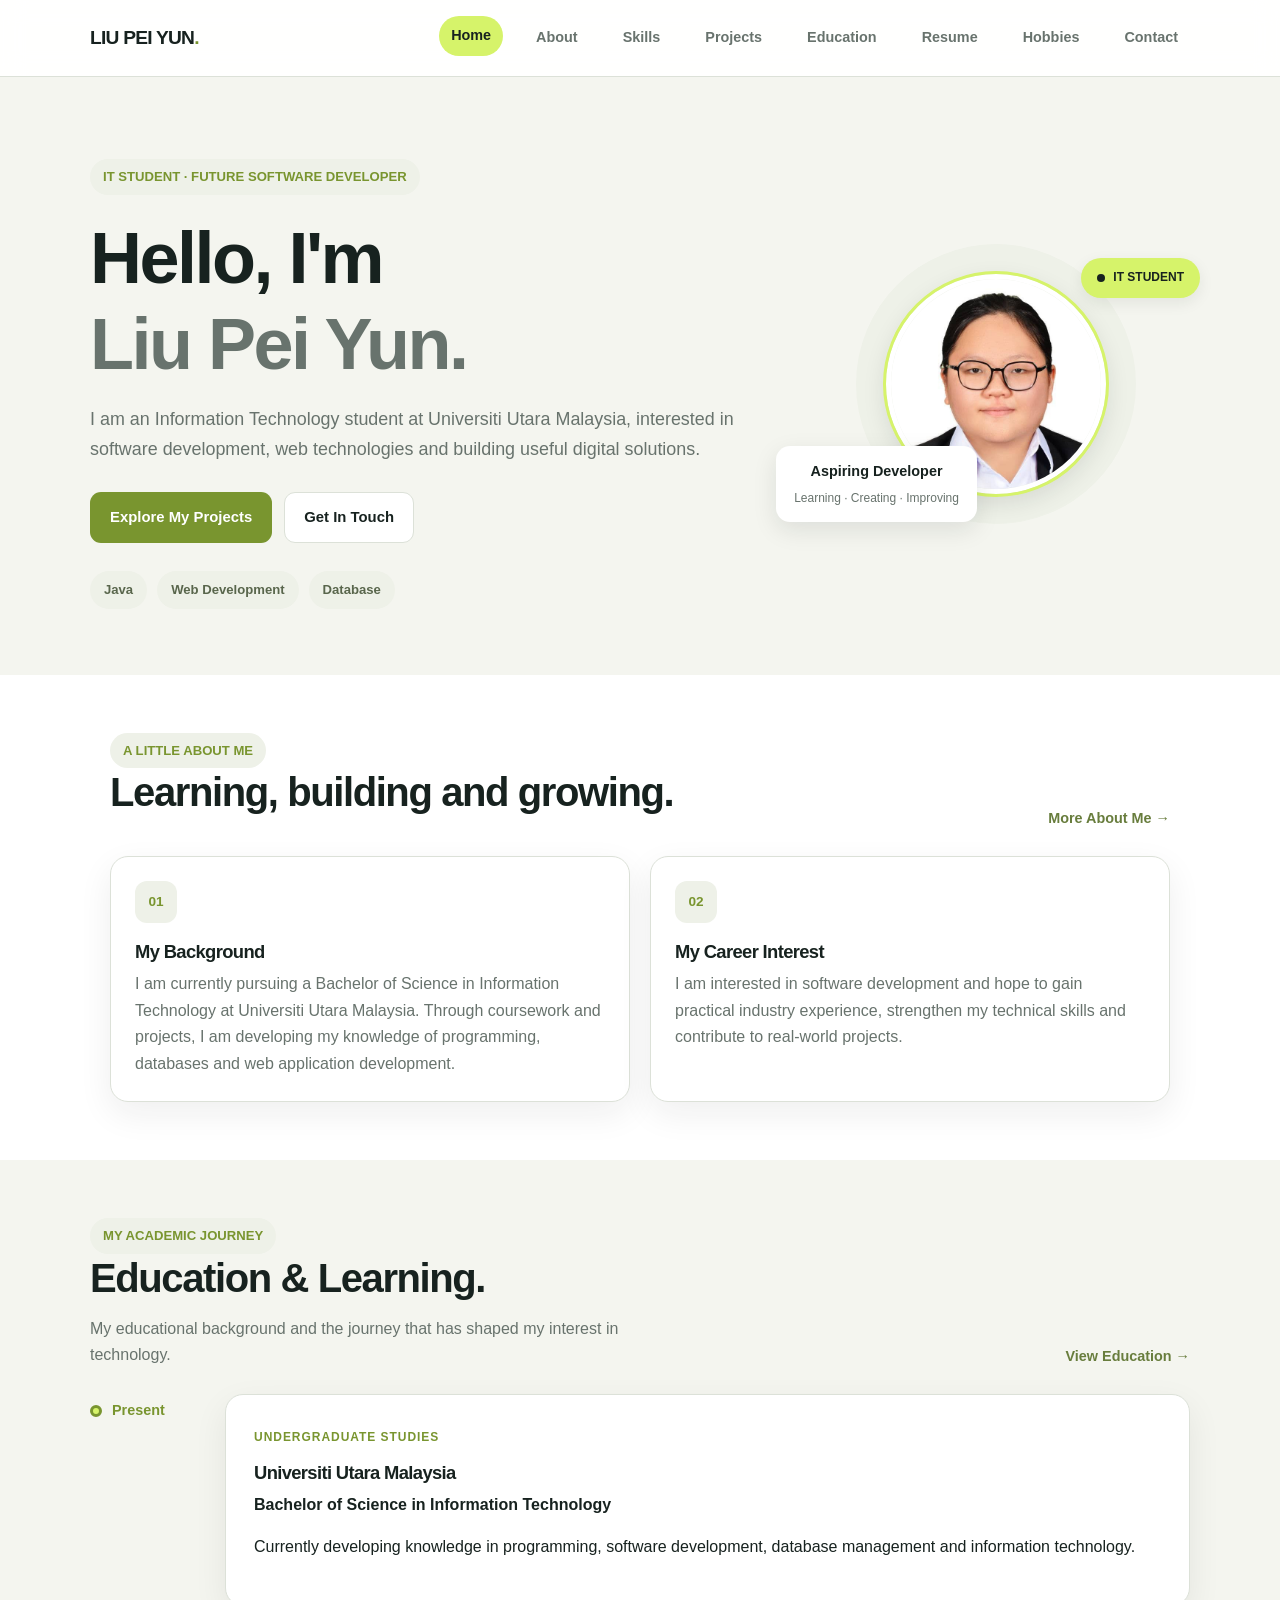
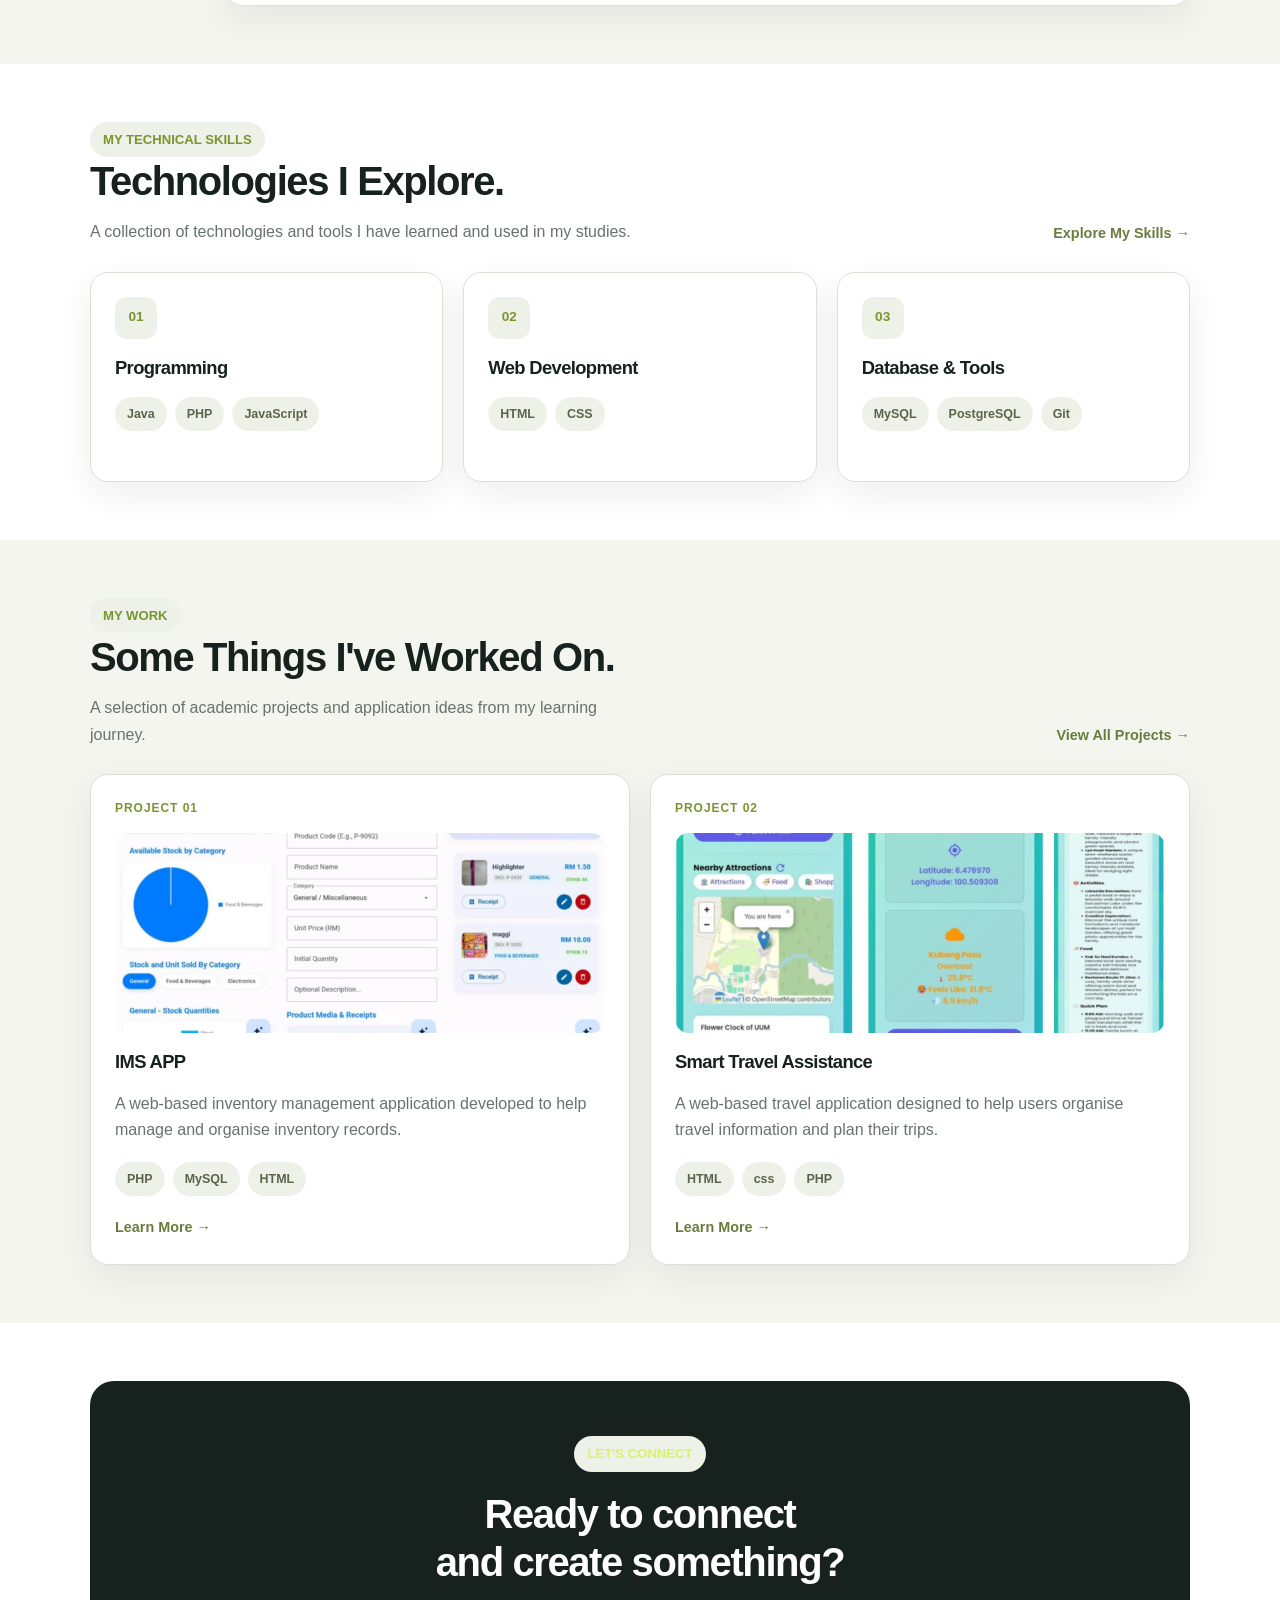
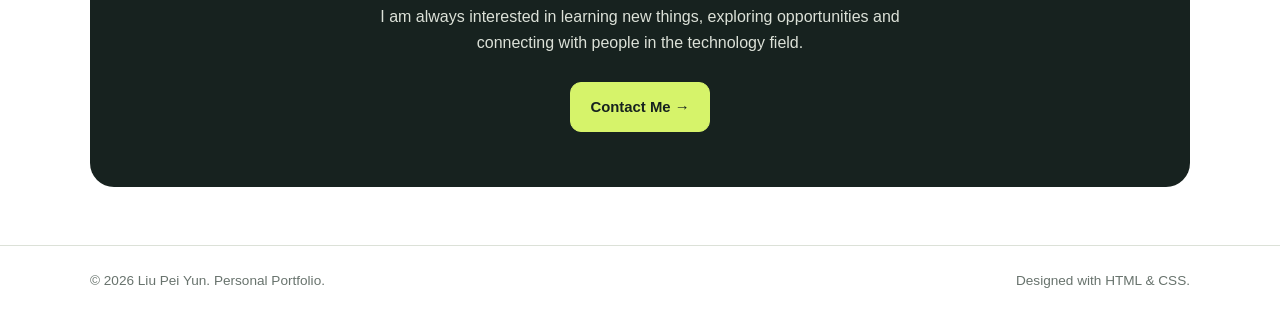
==== index.html @ df92136c "Initial resume site" ====
<!DOCTYPE html>
<html lang="en">

<head>
  <meta charset="UTF-8">
  <meta name="viewport" content="width=device-width, initial-scale=1.0">
  <meta name="description" content="Personal IT portfolio of Liu Pei Yun.">
  <title>Home | Liu Pei Yun</title>
  <link rel="stylesheet" href="style.css">
</head>

<body>
  <header class="site-header">
    <div class="container nav-wrap">
      <a class="brand" href="index.html">LIU PEI YUN<span>.</span></a>
      <button class="menu-toggle" aria-label="Toggle navigation"
        onclick="document.querySelector('.nav-links').classList.toggle('open')">☰</button>
      <nav class="nav-links" aria-label="Main navigation">
        <a href="index.html" class="active">Home</a>
        <a href="about.html" class="">About</a>
        <a href="skills.html" class="">Skills</a>
        <a href="projects.html" class="">Projects</a>
        <a href="education.html" class="">Education</a>
        <a href="resume.html" class="">Resume</a>
        <a href="hobbies.html" class="">Hobbies</a>
        <a href="contact.html" class="">Contact</a>
      </nav>
    </div>
  </header>
  <main>


    <section class="hero">
      <div class="container hero-grid">

        <div class="hero-content">
          <span class="eyebrow">IT STUDENT · FUTURE SOFTWARE DEVELOPER</span>

          <h1>
            Hello, I'm<br>
            <span style="color:#68736d">Liu Pei Yun.</span>
          </h1>

          <p class="lead">
            I am an Information Technology student at Universiti Utara Malaysia,
            interested in software development, web technologies and building useful digital solutions.
          </p>

          <div class="hero-actions">
            <a class="btn btn-primary" href="projects.html">Explore My Projects</a>
            <a class="btn btn-secondary" href="contact.html">Get In Touch</a>
          </div>

          <div class="hero-tags">
            <span>Java</span>
            <span>Web Development</span>
            <span>Database</span>
          </div>
        </div>

        <div class="profile-placeholder">
          <div class="profile-decoration"></div>

          <img src="images/img.png" alt="My Profile Photo">

          <div class="profile-badge">
            <span class="badge-dot"></span>
            IT STUDENT
          </div>

          <div class="profile-note">
            <strong>Aspiring Developer</strong>
            <span>Learning · Creating · Improving</span>
          </div>
        </div>
      </div>
    </section>

    <section class="section section-white">

      <div class="container">
        <div class="container">

          <div class="section-heading">
            <div>
              <span class="eyebrow">A LITTLE ABOUT ME</span>
              <h2>Learning, building and growing.</h2>
            </div>

            <a href="about.html" class="text-link">
              More About Me →
            </a>
          </div>


          <div class="grid-2">

            <div class="card">
              <div class="card-icon">01</div>

              <h3>My Background</h3>

              <p>
                I am currently pursuing a Bachelor of Science
                in Information Technology at Universiti Utara
                Malaysia. Through coursework and projects,
                I am developing my knowledge of programming,
                databases and web application development.
              </p>
            </div>


            <div class="card">
              <div class="card-icon">02</div>

              <h3>My Career Interest</h3>

              <p>
                I am interested in software development and
                hope to gain practical industry experience,
                strengthen my technical skills and contribute
                to real-world projects.
              </p>
            </div>

          </div>

        </div>
    </section>
    <section class="section">
      <div class="container">

        <div class="section-heading">
          <div>
            <span class="eyebrow">MY ACADEMIC JOURNEY</span>
            <h2>Education & Learning.</h2>

            <p class="section-description">
              My educational background and the journey
              that has shaped my interest in technology.
            </p>
          </div>

          <a href="education.html" class="text-link">
            View Education →
          </a>
        </div>


        <div class="education-preview">
          <div class="education-year">
            <span class="education-dot"></span>
            <span>Present</span>
          </div>
          <div class="education-card">
            <span class="education-label">
              UNDERGRADUATE STUDIES
            </span>
            <h3>
              Universiti Utara Malaysia
            </h3>
            <p class="education-course">
              Bachelor of Science in Information Technology
            </p>
            <p>
              Currently developing knowledge in programming,
              software development, database management
              and information technology.
            </p>
          </div>
        </div>
      </div>
    </section>

    <section class="section section-white">
      <div class="container">

        <div class="section-heading">
          <div>
            <span class="eyebrow">MY TECHNICAL SKILLS</span>
            <h2>Technologies I Explore.</h2>

            <p class="section-description">
              A collection of technologies and tools
              I have learned and used in my studies.
            </p>
          </div>

          <a href="skills.html" class="text-link">
            Explore My Skills →
          </a>
        </div>


        <div class="grid-3">

          <div class="card skill-preview-card">
            <div class="skill-icon">01</div>
            <h3>Programming</h3>

            <div class="tag-list">
              <span class="tag">Java</span>
              <span class="tag">PHP</span>
              <span class="tag">JavaScript</span>
            </div>
          </div>


          <div class="card skill-preview-card">
            <div class="skill-icon">02</div>
            <h3>Web Development</h3>

            <div class="tag-list">
              <span class="tag">HTML</span>
              <span class="tag">CSS</span>
            </div>
          </div>


          <div class="card skill-preview-card">
            <div class="skill-icon">03</div>
            <h3>Database & Tools</h3>

            <div class="tag-list">
              <span class="tag">MySQL</span>
              <span class="tag">PostgreSQL</span>
              <span class="tag">Git</span>
            </div>
          </div>

        </div>

      </div>
    </section>

    <section class="section">
      <div class="container">

        <div class="section-heading">
          <div>
            <span class="eyebrow">MY WORK</span>
            <h2>Some Things I've Worked On.</h2>

            <p class="section-description">
              A selection of academic projects and
              application ideas from my learning journey.
            </p>
          </div>
          <a href="projects.html" class="text-link">
            View All Projects →
          </a>
        </div>

        <div class="grid-2">
          <div class="card project-preview-card">
            <div class="project-number">PROJECT 01</div>
            <div class="project-visual">
              <img src="images/inventoryapp.jpg" alt="Inventory App">
            </div>

            <h3>IMS APP</h3>

            <p>
              A web-based inventory management application developed to help manage and organise inventory records.
            </p>

            <div class="tag-list">
              <span class="tag">PHP</span>
              <span class="tag">MySQL</span>
              <span class="tag">HTML</span>
            </div>

            <a href="projects.html" class="text-link">
              Learn More →
            </a>

          </div>


          <div class="card project-preview-card">

            <div class="project-number">PROJECT 02</div>
            <div class="project-visual">
              <img src="images/smart travel.jpg" alt="Travel App">
            </div>
            <h3>Smart Travel Assistance</h3>
            <p>
              A web-based travel application designed to help users organise travel information and plan their trips.
            </p>
            <div class="tag-list">
              <span class="tag">HTML</span>
              <span class="tag">css</span>
              <span class="tag">PHP</span>
            </div>

            <a href="projects.html" class="text-link">
              Learn More →
            </a>
          </div>
        </div>
      </div>
    </section>
    <section class="section section-white">
      <div class="container">
        <div class="home-contact">
          <span class="eyebrow">
            LET'S CONNECT
          </span>
          <h2>
            Ready to connect<br>
            and create something?
          </h2>
          <p>
            I am always interested in learning new things,
            exploring opportunities and connecting with
            people in the technology field.
          </p>
          <a href="contact.html" class="btn btn-primary">
            Contact Me →
          </a>
        </div>

      </div>
    </section>
  </main>
  <footer class="site-footer">
    <div class="container footer-wrap">
      <span>© 2026 Liu Pei Yun. Personal Portfolio.</span>
      <span>Designed with HTML &amp; CSS.</span>
    </div>
  </footer>
</body>

</html>
---- style.css ----
:root {
  --navy: #17221f;
  --blue: #79952f;
  --blue-soft: #eef1e8;
  --ink: #17221f;
  --muted: #68736d;
  --line: #dce1d8;
  --surface: #ffffff;
  --page: #f4f5ef;
  --radius: 18px;
  --shadow: 0 12px 34px rgba(23, 34, 31, .07);
}


* {
  box-sizing: border-box;
}

html {
  scroll-behavior: smooth;
}

body {
  margin: 0;
  background: var(--page);
  color: var(--ink);
  font-family: Inter, "Segoe UI", Arial, sans-serif;
  line-height: 1.65;
}

a {
  color: inherit;
  text-decoration: none;
}

img {
  max-width: 100%;
  display: block;
}

.container {
  width: min(1100px, calc(100% - 40px));
  margin: 0 auto;
}

.site-header {
  position: sticky;
  top: 0;
  z-index: 10;
  background: rgba(255, 255, 255, .94);
  backdrop-filter: blur(12px);
  border-bottom: 1px solid var(--line);
}

.nav-wrap {
  min-height: 76px;
  display: flex;
  align-items: center;
  justify-content: space-between;
  gap: 24px;
}

.brand {
  font-weight: 800;
  letter-spacing: -.04em;
  font-size: 1.2rem;
  color: var(--navy);
}

.brand span {
  color: var(--blue);
}

.nav-links {
  display: flex;
  align-items: center;
  gap: 21px;
  flex-wrap: wrap;
}

.nav-links a {
  color: var(--muted);
  font-size: .9rem;
  font-weight: 600;
  padding: 8px 12px;
  border-radius: 999px;
  transition: all .25s ease;
}

.nav-links a:hover,
.nav-links a.active {
  color: var(--ink);
  background-color: #d6f36a;
  transform: translateY(-2px);
}


.menu-toggle {
  display: none;
  border: 1px solid var(--line);
  background: white;
  border-radius: 10px;
  padding: 8px 12px;
  color: var(--navy);
}

main {
  min-height: calc(100vh - 150px);
}

.hero {
  padding: 82px 0 66px;
}

.hero-grid {
  display: grid;
  grid-template-columns: 1.35fr .8fr;
  gap: 55px;
  align-items: center;
}

.eyebrow {
  display: inline-flex;
  align-items: center;
  gap: 8px;
  color: var(--blue);
  background: var(--blue-soft);
  padding: 7px 13px;
  border-radius: 99px;
  font-size: .82rem;
  font-weight: 700;
}

h1,
h2,
h3 {
  line-height: 1.2;
  letter-spacing: -.035em;
  color: var(--navy);
}

h1 {
  font-size: clamp(2.5rem, 6vw, 4.5rem);
  margin: 20px 0 16px;
}

h2 {
  font-size: clamp(1.8rem, 4vw, 2.5rem);
  margin: 0 0 14px;
}

h3 {
  font-size: 1.15rem;
  margin: 0 0 8px;
}

.lead {
  color: var(--muted);
  font-size: 1.12rem;
  max-width: 650px;
}

.hero-actions {
  display: flex;
  flex-wrap: wrap;
  gap: 12px;
  margin-top: 28px;
}

.btn {
  display: inline-flex;
  justify-content: center;
  align-items: center;
  padding: 12px 19px;
  border-radius: 11px;
  font-weight: 700;
  font-size: .93rem;
  border: 1px solid transparent;
  transition: transform .2s, box-shadow .2s;
}

.btn:hover {
  transform: translateY(-2px);
  box-shadow: var(--shadow);
}

.btn-primary {
  background: var(--blue);
  color: white;
}

.btn-secondary {
  background: white;
  color: var(--navy);
  border-color: var(--line);
}


.profile-placeholder {
  min-height: 330px;
  border-radius: 28px;
  /*background: linear-gradient(145deg, #e9f1fc, #d5e5f8);*/
  display: grid;
  place-items: center;
  color: var(--navy);
  text-align: center;
  padding: 25px;
}


.profile-placeholder img {
  width: 300px;
  height: 300px;
  object-fit: cover;
  object-position: center 25%;
  border-radius: 50%;
  border: 5px solid #ffffff;
  outline: 3px solid #d6f36a;
  box-shadow: 0 8px 25px rgba(23, 34, 31, .12);
}

/* Hero additional details */

.hero-tags {
  display: flex;
  flex-wrap: wrap;
  gap: 10px;
  margin-top: 28px;
}

.hero-tags span {
  background: #eef1e8;
  color: #59664c;
  padding: 8px 14px;
  border-radius: 20px;
  font-size: .82rem;
  font-weight: 600;
}

.profile-placeholder {
  position: relative;
  isolation: isolate;
}

.profile-decoration {
  position: absolute;
  width: 280px;
  height: 280px;
  border-radius: 50%;
  background: #eef1e8;
  top: 50%;
  left: 50%;
  transform: translate(-50%, -50%);
  z-index: -1;
}

.profile-badge {
  position: absolute;
  top: 12%;
  right: -10px;
  display: flex;
  align-items: center;
  gap: 8px;
  background: #d6f36a;
  color: #17221f;
  padding: 10px 16px;
  border-radius: 30px;
  font-size: .75rem;
  font-weight: 700;
  box-shadow: 0 5px 15px rgba(23, 34, 31, .08);
}

.badge-dot {
  width: 8px;
  height: 8px;
  background: #17221f;
  border-radius: 50%;
}

.profile-note {
  position: absolute;
  bottom: 8%;
  left: -25px;
  display: flex;
  flex-direction: column;
  gap: 5px;
  background: #ffffff;
  padding: 14px 18px;
  border-radius: 14px;
  box-shadow: 0 8px 25px rgba(23, 34, 31, .10);
}

.profile-note strong {
  color: #17221f;
  font-size: .9rem;
}

.profile-note span {
  color: #68736d;
  font-size: .75rem;
}


.section {
  padding: 58px 0;
}

.section-white {
  background: white;
}

.section-heading {
  display: flex;
  justify-content: space-between;
  align-items: end;
  gap: 20px;
  margin-bottom: 26px;
}

.section-heading p {
  color: var(--muted);
  margin: 0;
  max-width: 560px;
}

.grid-2 {
  display: grid;
  grid-template-columns: repeat(2, 1fr);
  gap: 20px;
}

.grid-3 {
  display: grid;
  grid-template-columns: repeat(3, 1fr);
  gap: 20px;
}

/*
.card {
  background: var(--surface);
  border: 1px solid var(--line);
  border-radius: var(--radius);
  padding: 24px;
  box-shadow: 0 5px 18px rgba(25, 55, 95, .025);
}*/
.card {
  background: #ffffff;
  border: 1px solid var(--line);
  border-radius: var(--radius);
  padding: 24px;
  box-shadow: var(--shadow);
}

.card p {
  color: var(--muted);
  margin: 8px 0 0;
}

.project-visual {
  height: 155px;
  border-radius: 13px;
  margin-bottom: 18px;
  display: grid;
  place-items: center;
  background: linear-gradient(135deg, #eaf2fc, #dce9f8);
  color: var(--navy);
  font-weight: 800;
  font-size: 1.25rem;
}

.tags {
  display: flex;
  flex-wrap: wrap;
  gap: 8px;
  margin-top: 16px;
}

.tag {
  display: inline-block;
  background: #eef1e8;
  color: #59664c;
  border-radius: 99px;
  padding: 5px 10px;
  font-size: .78rem;
  font-weight: 650;
}

.page-hero {
  padding: 62px 0 35px;
}

.page-hero h1 {
  font-size: clamp(2.3rem, 5vw, 3.5rem);
  margin: 12px 0;
}

.page-hero p {
  color: var(--muted);
  max-width: 690px;
  margin: 0;
}

.info-list {
  padding-left: 20px;
  color: var(--muted);
}

.info-list li {
  margin: 8px 0;
}

.skill-group h3 {
  margin-bottom: 13px;
}

.timeline {
  border-left: 2px solid #dce7f5;
  padding-left: 24px;
  margin-left: 8px;
}

.timeline-item {
  position: relative;
  padding: 0 0 26px;
}

.timeline-item::before {
  content: "";
  position: absolute;
  left: -32px;
  top: 5px;
  width: 13px;
  height: 13px;
  background: var(--blue);
  border: 3px solid white;
  border-radius: 50%;
  box-shadow: 0 0 0 2px #dce7f5;
}

.muted {
  color: var(--muted);
}

.small {
  font-size: .88rem;
}

.contact-link {
  color: var(--blue);
  font-weight: 700;
  overflow-wrap: anywhere;
}

.form-grid {
  display: grid;
  gap: 14px;
}

label {
  font-weight: 700;
  font-size: .9rem;
  display: block;
  margin-bottom: 6px;
}

input,
textarea {
  width: 100%;
  padding: 12px 14px;
  border: 1px solid var(--line);
  border-radius: 10px;
  font: inherit;
  background: white;
}

textarea {
  min-height: 130px;
  resize: vertical;
}

.site-footer {
  border-top: 1px solid var(--line);
  background: white;
  padding: 24px 0;
  color: var(--muted);
  font-size: .85rem;
}

.footer-wrap {
  display: flex;
  justify-content: space-between;
  gap: 15px;
  flex-wrap: wrap;
}

.notice {
  background: #fff8e8;
  border: 1px solid #f2e2b8;
  color: #775b20;
  padding: 14px 16px;
  border-radius: 12px;
  font-size: .9rem;
}

@media (max-width: 850px) {
  .nav-wrap {
    min-height: 68px;
  }

  .menu-toggle {
    display: block;
  }

  .nav-links {
    display: none;
    position: absolute;
    top: 68px;
    left: 0;
    right: 0;
    padding: 18px 24px;
    background: white;
    border-bottom: 1px solid var(--line);
    flex-direction: column;
    align-items: flex-start;
  }

  .nav-links.open {
    display: flex;
  }

  .hero-grid {
    grid-template-columns: 1fr;
    gap: 30px;
  }

  .profile-placeholder {
    min-height: 240px;
  }

  .grid-3 {
    grid-template-columns: repeat(2, 1fr);
  }
}

@media (max-width: 600px) {
  .container {
    width: min(100% - 30px, 1100px);
  }

  .hero {
    padding: 55px 0 42px;
  }

  .section {
    padding: 42px 0;
  }

  .grid-2,
  .grid-3 {
    grid-template-columns: 1fr;
  }

  .section-heading {
    display: block;
  }
}


/* ==============================
   HOME PAGE ADDITIONAL STYLES
============================== */

/* Hero name */
.hero-name {
  color: #68736d;
}

/* Hero tags */
.hero-tags {
  display: flex;
  flex-wrap: wrap;
  gap: 10px;
  margin-top: 28px;
}

.hero-tags span {
  background: #eef1e8;
  color: #59664c;
  padding: 8px 14px;
  border-radius: 20px;
  font-size: .82rem;
  font-weight: 600;
}

/* Profile decoration */
.profile-placeholder {
  position: relative;
  isolation: isolate;
}

.profile-decoration {
  position: absolute;
  width: 280px;
  height: 280px;
  border-radius: 50%;
  background: #eef1e8;
  top: 50%;
  left: 50%;
  transform: translate(-50%, -50%);
  z-index: -1;
}

.profile-placeholder img {
  width: 220px;
  height: 220px;
  object-fit: cover;
  object-position: center 20%;
  border-radius: 50%;
  border: 5px solid #ffffff;
  outline: 3px solid #d6f36a;
  box-shadow: 0 8px 25px rgba(23, 34, 31, .12);
}

.profile-badge {
  position: absolute;
  top: 12%;
  right: -10px;
  display: flex;
  align-items: center;
  gap: 8px;
  background: #d6f36a;
  color: #17221f;
  padding: 10px 16px;
  border-radius: 30px;
  font-size: .75rem;
  font-weight: 700;
  box-shadow: 0 5px 15px rgba(23, 34, 31, .08);
}

.badge-dot {
  width: 8px;
  height: 8px;
  background: #17221f;
  border-radius: 50%;
}

.profile-note {
  position: absolute;
  bottom: 8%;
  left: -25px;
  display: flex;
  flex-direction: column;
  gap: 5px;
  background: #ffffff;
  padding: 14px 18px;
  border-radius: 14px;
  box-shadow: 0 8px 25px rgba(23, 34, 31, .10);
}

.profile-note strong {
  color: #17221f;
  font-size: .9rem;
}

.profile-note span {
  color: #68736d;
  font-size: .75rem;
}

/* Section description */
.section-description {
  color: var(--muted);
  max-width: 550px;
  margin-top: 12px;
}

/* Text links */
.text-link {
  display: inline-block;
  color: #687d3d;
  font-weight: 700;
  font-size: .9rem;
  transition: color .2s, transform .2s;
}

.text-link:hover {
  color: #17221f;
  transform: translateX(4px);
}

/* Small card number */
.card-icon,
.skill-icon {
  width: 42px;
  height: 42px;
  display: flex;
  align-items: center;
  justify-content: center;
  background: #eef1e8;
  color: #79952f;
  border-radius: 12px;
  font-size: .85rem;
  font-weight: 800;
  margin-bottom: 18px;
}

/* Education preview */
.education-preview {
  display: grid;
  grid-template-columns: 110px 1fr;
  gap: 25px;
  align-items: start;
}

.education-year {
  display: flex;
  align-items: center;
  gap: 10px;
  color: #79952f;
  font-weight: 700;
  font-size: .9rem;
  padding-top: 5px;
}

.education-dot {
  width: 12px;
  height: 12px;
  border-radius: 50%;
  background: #d6f36a;
  border: 3px solid #79952f;
}

.education-card {
  background: #ffffff;
  border: 1px solid var(--line);
  border-radius: var(--radius);
  padding: 28px;
  box-shadow: var(--shadow);
}

.education-label {
  color: #79952f;
  font-size: .75rem;
  font-weight: 800;
  letter-spacing: .08em;
}

.education-card h3 {
  margin-top: 12px;
}

.education-course {
  font-weight: 700;
  margin: 8px 0;
}

/* Skills preview */
.skill-preview-card {
  min-height: 210px;
}

.skill-preview-card h3 {
  margin-bottom: 18px;
}

.tag-list {
  display: flex;
  flex-wrap: wrap;
  gap: 8px;
}

.tag {
  background: #eef1e8;
  color: #59664c;
  padding: 7px 12px;
  border-radius: 20px;
  font-size: .78rem;
  font-weight: 600;
}

/* Project preview */
.project-preview-card {
  display: flex;
  flex-direction: column;
  align-items: flex-start;
}

.project-number {
  color: #79952f;
  font-size: .75rem;
  font-weight: 800;
  letter-spacing: .08em;
  margin-bottom: 14px;
}

.project-visual {
  width: 100%;
  height: 200px;
  background: var(--blue-soft);
  border-radius: 14px;
  overflow: hidden;
  display: flex;
  align-items: center;
  justify-content: center;
}

.project-visual img {
  width: 100%;
  height: 100%;
  object-fit: cover;
  display: block;
}

.project-preview-card h3 {
  margin-bottom: 10px;
}

.project-preview-card p {
  margin-bottom: 18px;
}

.project-preview-card .tag-list {
  margin-bottom: 20px;
}

.project-preview-card .text-link {
  margin-top: auto;
}

/* Contact section */
.home-contact {
  background: #17221f;
  color: #ffffff;
  border-radius: 24px;
  padding: 55px 35px;
  text-align: center;
}

.home-contact .eyebrow {
  color: #d6f36a;
}

.home-contact h2 {
  color: #ffffff;
  margin: 18px 0;
}

.home-contact p {
  color: #dce1d8;
  max-width: 580px;
  margin: 0 auto 25px;
}

.home-contact .btn-primary {
  background: #d6f36a;
  color: #17221f;
  border: 1px solid #d6f36a;
}

/* Mobile responsive */
@media (max-width: 768px) {

  .profile-badge {
    right: 0;
  }

  .profile-note {
    left: 0;
  }

  .profile-placeholder img {
    width: 190px;
    height: 190px;
  }

  .profile-decoration {
    width: 230px;
    height: 230px;
  }

  .education-preview {
    grid-template-columns: 1fr;
    gap: 15px;
  }

  .home-contact {
    padding: 40px 22px;
  }

}

.achievement-group {
  margin-top: 30px;
}

.achievement-group h3 {
  margin-bottom: 16px;
  color: var(--ink);
}

.achievement-list {
  display: flex;
  flex-direction: column;
  gap: 12px;
}

.achievement-item {
  display: flex;
  justify-content: space-between;
  align-items: center;
  gap: 20px;
  padding: 20px 22px;
  background: var(--surface);
  border: 1px solid var(--line);
  border-radius: 14px;
  transition: all .25s ease;
}

.achievement-item:hover {
  border-color: var(--blue);
  transform: translateY(-3px);
  box-shadow: var(--shadow);
}

.achievement-item h4 {
  margin-bottom: 5px;
  color: var(--ink);
}

.achievement-item p {
  color: var(--muted);
  font-size: .9rem;
  margin: 0;
}

.achievement-item span {
  color: var(--blue);
  font-size: .85rem;
  font-weight: 600;
  white-space: nowrap;
}

@media (max-width: 600px) {
  .achievement-item {
    align-items: flex-start;
    flex-direction: column;
    gap: 8px;
  }
}

/* ==============================
   RESUME PAGE
============================== */

.resume-card {
  padding: 35px;
}

.resume-heading {
  padding-bottom: 25px;
  border-bottom: 1px solid var(--line);
}

.resume-heading h2 {
  margin-bottom: 8px;
}

.resume-block {
  margin-top: 32px;
}

.resume-block>h3 {
  margin-bottom: 18px;
  padding-bottom: 12px;
  border-bottom: 1px solid var(--line);
}

.resume-item {
  padding: 16px 0;
  border-bottom: 1px solid var(--line);
}

.resume-item:last-child {
  border-bottom: none;
}

.resume-item h4 {
  color: var(--ink);
  margin-bottom: 6px;
}

.resume-item p {
  margin-top: 5px;
}

.resume-skills {
  display: grid;
  grid-template-columns: repeat(2, 1fr);
  gap: 15px;
}

.resume-skill-item {
  padding: 20px;
  background: var(--blue-soft);
  border-radius: 14px;
}

.resume-skill-item h4 {
  color: var(--ink);
  margin-bottom: 8px;
}

.resume-skill-item p {
  color: var(--muted);
  font-size: .9rem;
  margin: 0;
  line-height: 1.7;
}

.resume-download {
  margin-top: 32px;
  padding-top: 25px;
  border-top: 1px solid var(--line);
}

@media (max-width: 600px) {
  .resume-card {
    padding: 22px;
  }

  .resume-skills {
    grid-template-columns: 1fr;
  }
}


/* ==============================
   CONTACT PAGE
============================== */

.contact-intro {
  text-align: center;
  max-width: 650px;
  margin: 0 auto 45px;
}

.contact-intro h2 {
  margin: 12px 0;
}

.contact-grid {
  display: grid;
  grid-template-columns: repeat(2, 1fr);
  gap: 22px;
}

.contact-card {
  display: flex;
  flex-direction: column;
  align-items: flex-start;
  padding: 30px;
  background: var(--surface);
  border: 1px solid var(--line);
  border-radius: var(--radius);
  text-decoration: none;
  color: var(--ink);
  transition: all .25s ease;
}

.contact-card:hover {
  transform: translateY(-6px);
  border-color: var(--blue);
  box-shadow: var(--shadow);
}

.contact-icon {
  width: 54px;
  height: 54px;
  display: flex;
  align-items: center;
  justify-content: center;
  background: var(--blue-soft);
  color: var(--blue);
  border-radius: 15px;
  margin-bottom: 22px;
}

.contact-icon svg {
  width: 26px;
  height: 26px;
}

.contact-card h3 {
  margin-bottom: 8px;
}

.contact-card p {
  color: var(--muted);
  font-size: .9rem;
  line-height: 1.7;
  margin-bottom: 20px;
}

.contact-action {
  color: var(--blue);
  font-size: .9rem;
  font-weight: 700;
  margin-top: auto;
}

@media (max-width: 768px) {
  .contact-grid {
    grid-template-columns: 1fr;
  }
}


/* ==============================
   PROJECT PAGE
============================== */

.project-card {
  display: flex;
  flex-direction: column;
}

.project-card .project-visual {
  display: flex;
  align-items: center;
  justify-content: center;
  font-size: 1.4rem;
  font-weight: 700;
  color: var(--ink);
  background: var(--blue-soft);
  margin-bottom: 22px;
}

.project-card h3 {
  margin-bottom: 12px;
}

.project-card>p {
  color: var(--muted);
  line-height: 1.7;
}

.project-card .tags {
  margin-top: 10px;
  margin-bottom: 22px;
}

.project-link {
  align-self: flex-start;
  margin-top: auto;
}
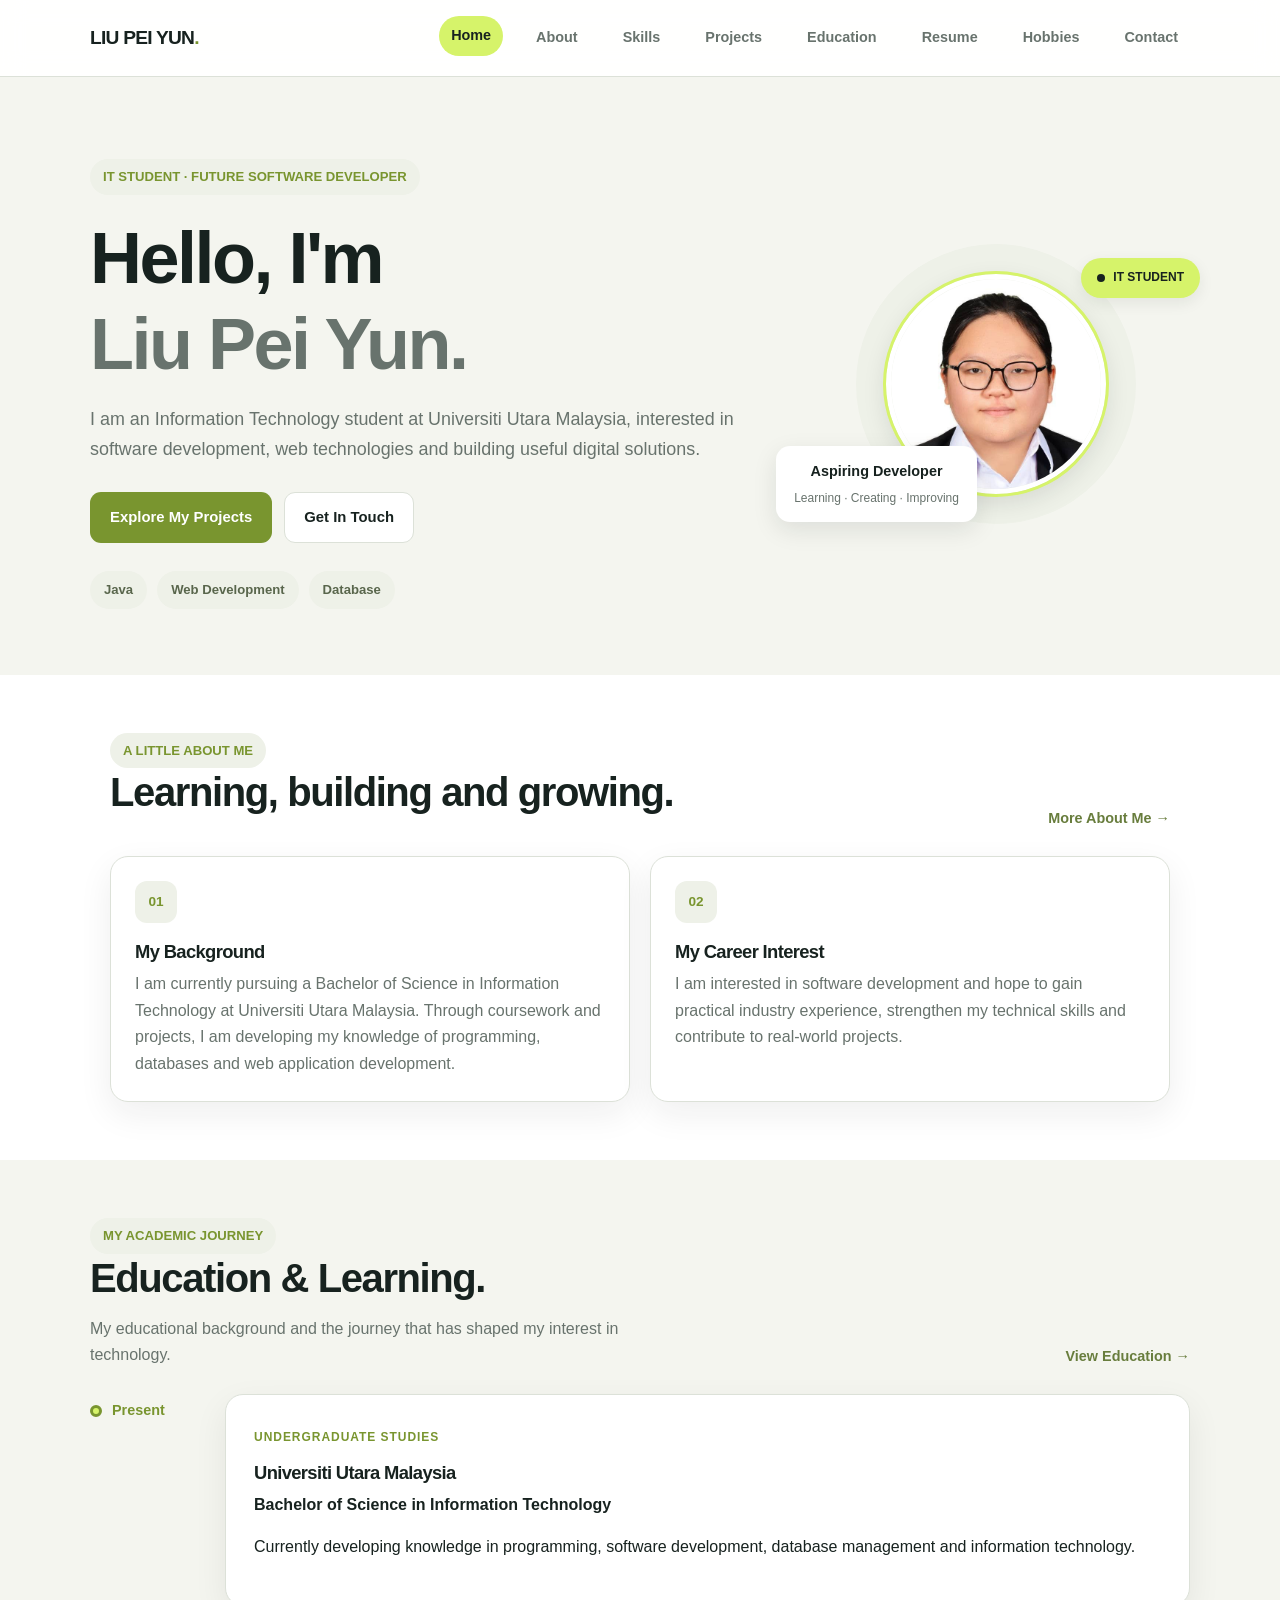
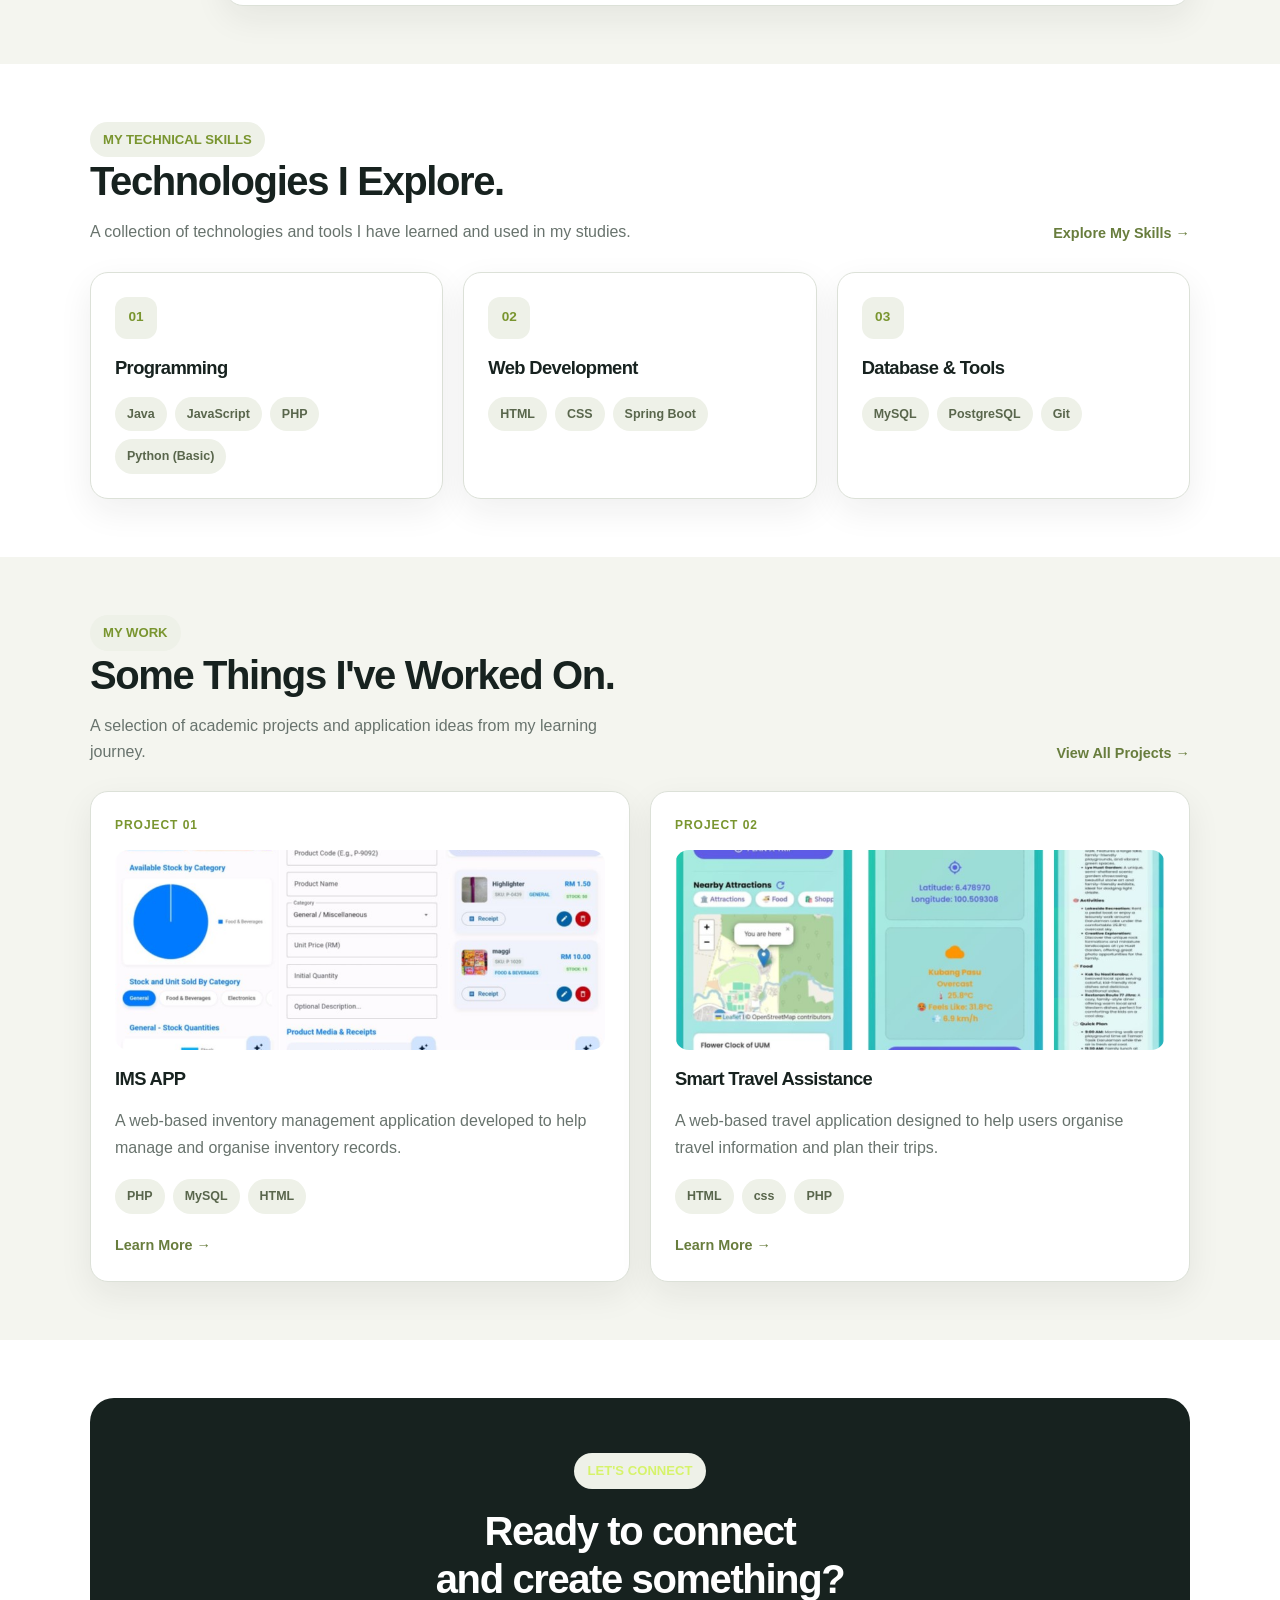
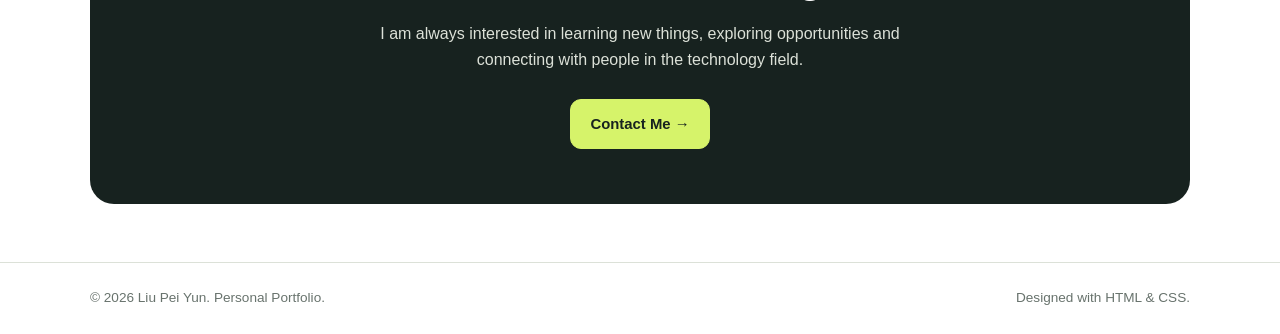
==== commit 76716714: "Update code" ====
--- a/index.html
+++ b/index.html
@@ -200,8 +200,9 @@
 
             <div class="tag-list">
               <span class="tag">Java</span>
+              <span class="tag">JavaScript</span>
               <span class="tag">PHP</span>
-              <span class="tag">JavaScript</span>
+              <span class="tag">Python (Basic)</span>
             </div>
           </div>
 
@@ -213,6 +214,7 @@
             <div class="tag-list">
               <span class="tag">HTML</span>
               <span class="tag">CSS</span>
+              <span class="tag">Spring Boot</span>
             </div>
           </div>
 
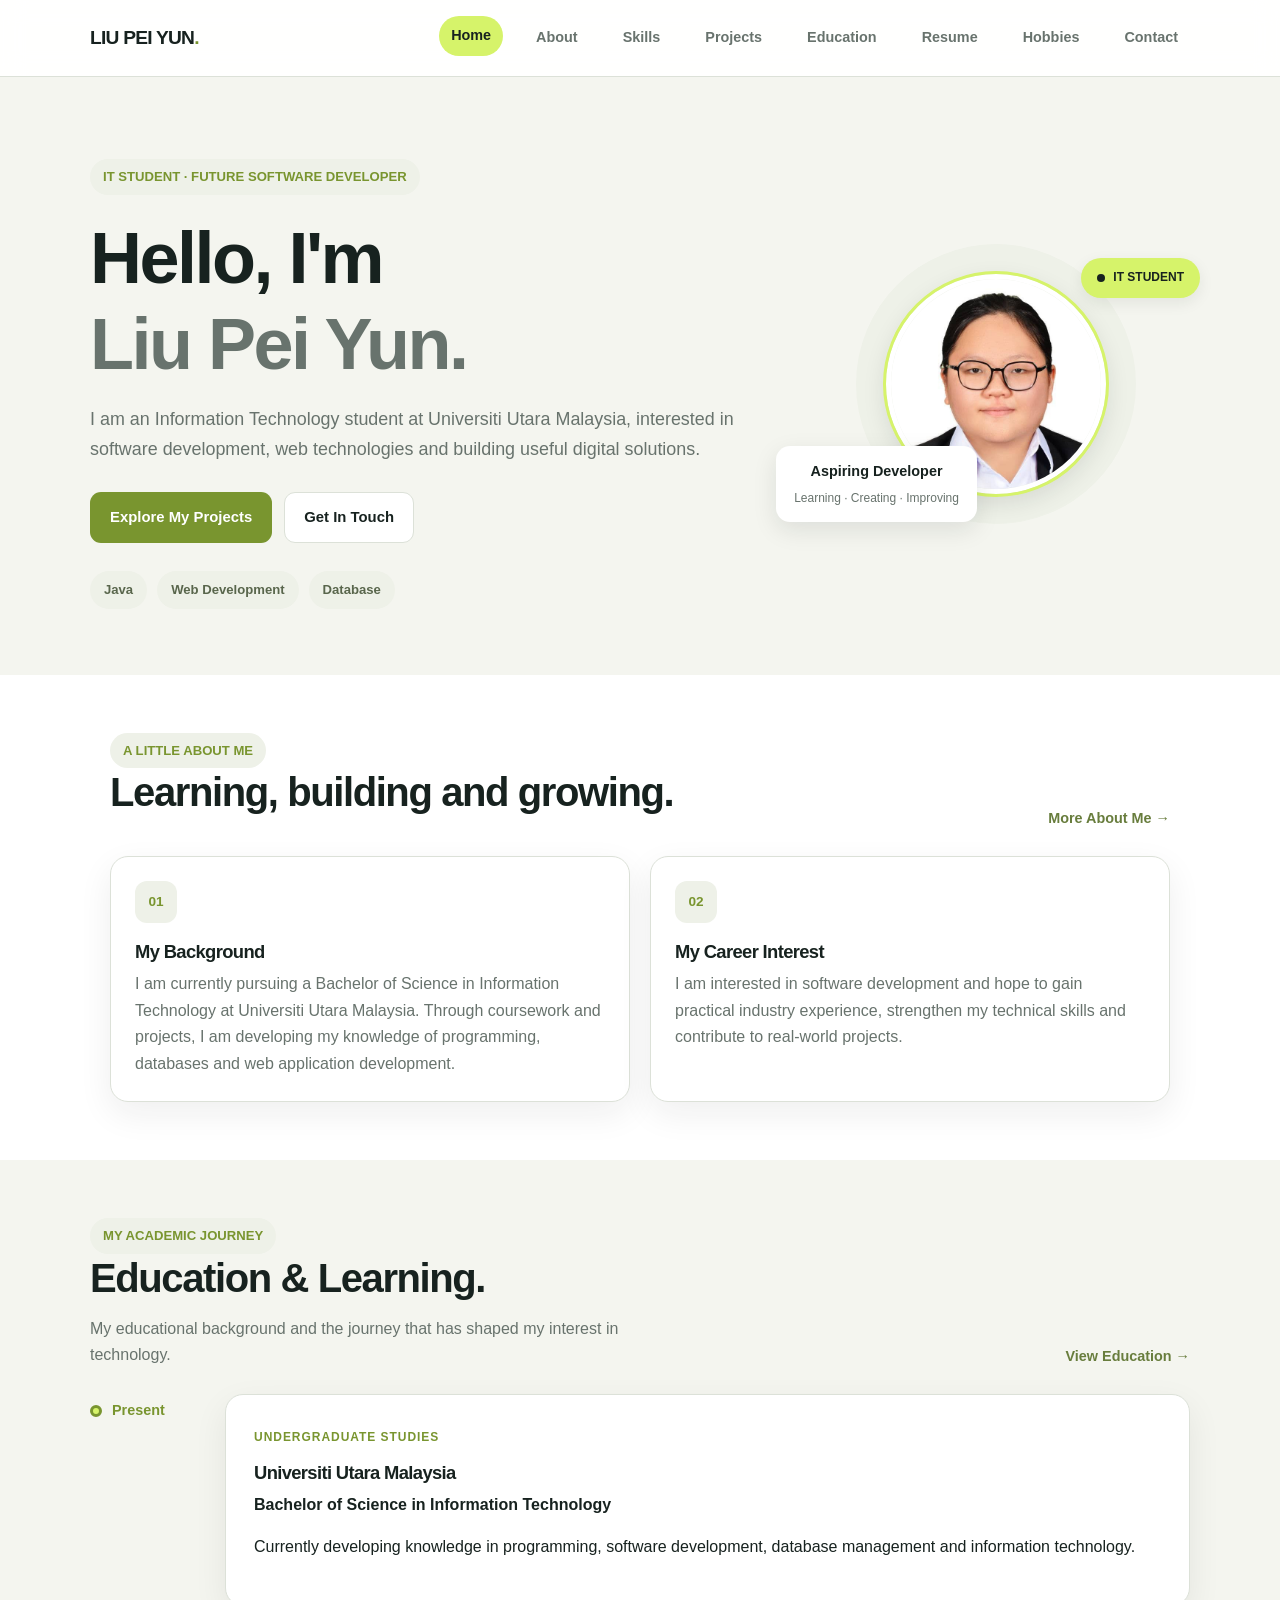
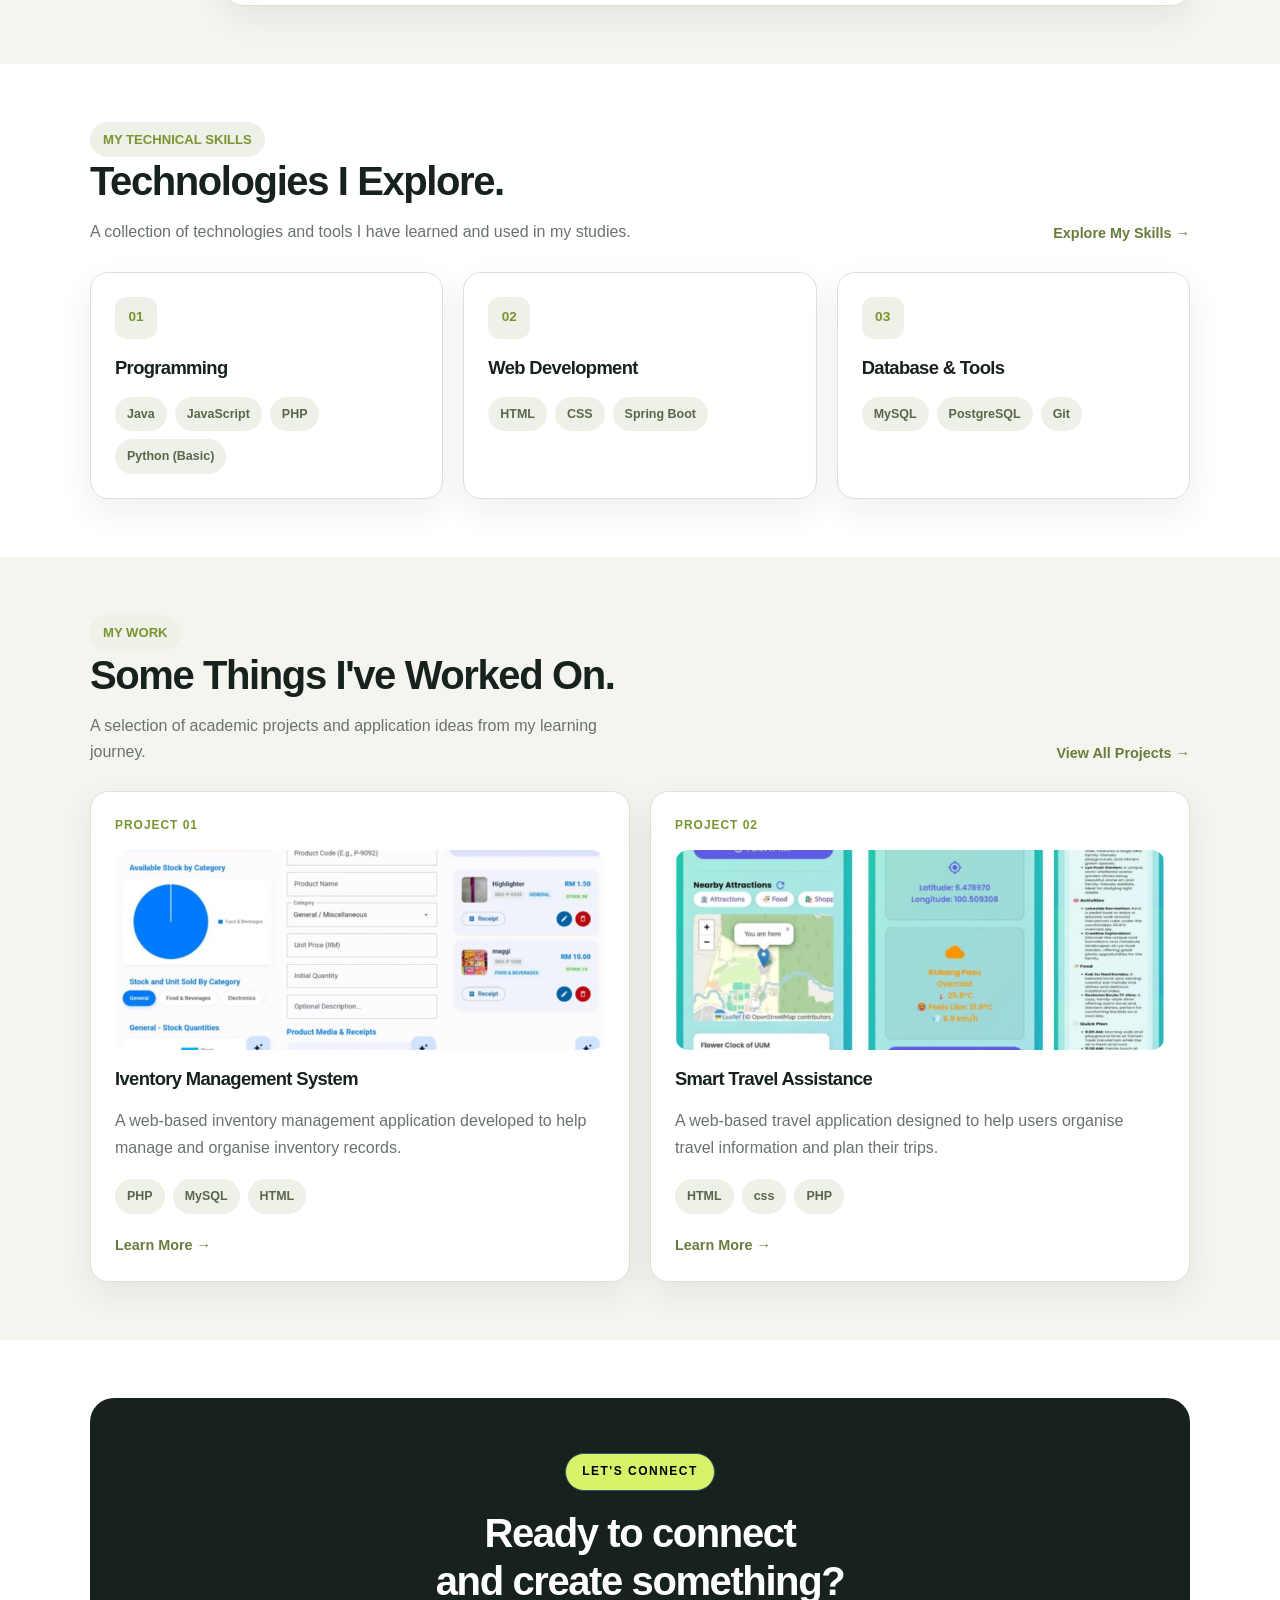
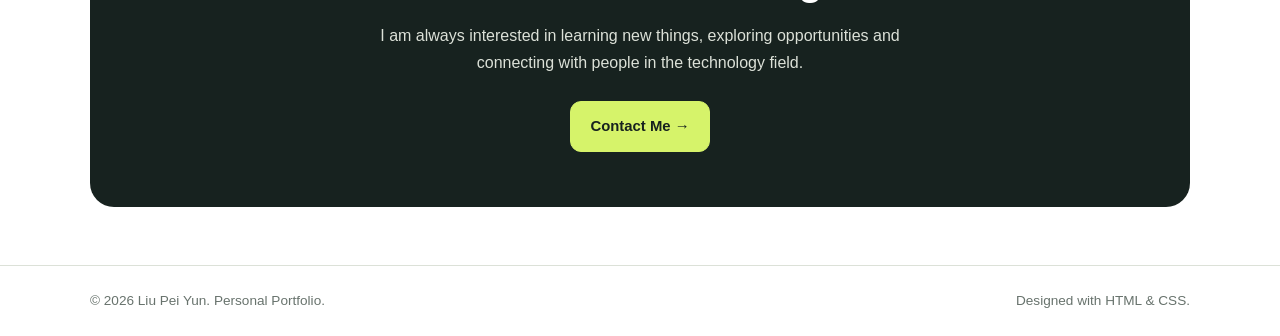
==== commit 60891c9f: "Update code" ====
--- a/index.html
+++ b/index.html
@@ -260,7 +260,7 @@
               <img src="images/inventoryapp.jpg" alt="Inventory App">
             </div>
 
-            <h3>IMS APP</h3>
+            <h3>Iventory Management System</h3>
 
             <p>
               A web-based inventory management application developed to help manage and organise inventory records.
@@ -305,7 +305,7 @@
     <section class="section section-white">
       <div class="container">
         <div class="home-contact">
-          <span class="eyebrow">
+          <span class="contact-tag">
             LET'S CONNECT
           </span>
           <h2>
--- a/style.css
+++ b/style.css
@@ -199,7 +199,6 @@
 .profile-placeholder {
   min-height: 330px;
   border-radius: 28px;
-  /*background: linear-gradient(145deg, #e9f1fc, #d5e5f8);*/
   display: grid;
   place-items: center;
   color: var(--navy);
@@ -335,14 +334,7 @@
   gap: 20px;
 }
 
-/*
-.card {
-  background: var(--surface);
-  border: 1px solid var(--line);
-  border-radius: var(--radius);
-  padding: 24px;
-  box-shadow: 0 5px 18px rgba(25, 55, 95, .025);
-}*/
+
 .card {
   background: #ffffff;
   border: 1px solid var(--line);
@@ -1108,6 +1100,20 @@
   margin-top: auto;
 }
 
+/* Let's Connect Tag */
+.contact-tag {
+  display: inline-block;
+  padding: 8px 16px;
+  background-color: #D6F36A;
+  color: black;
+  border: 1px solid #3B5368;
+  border-radius: 50px;
+  font-size: 0.75rem;
+  font-weight: 700;
+  letter-spacing: 1.5px;
+  text-transform: uppercase;
+}
+
 @media (max-width: 768px) {
   .contact-grid {
     grid-template-columns: 1fr;
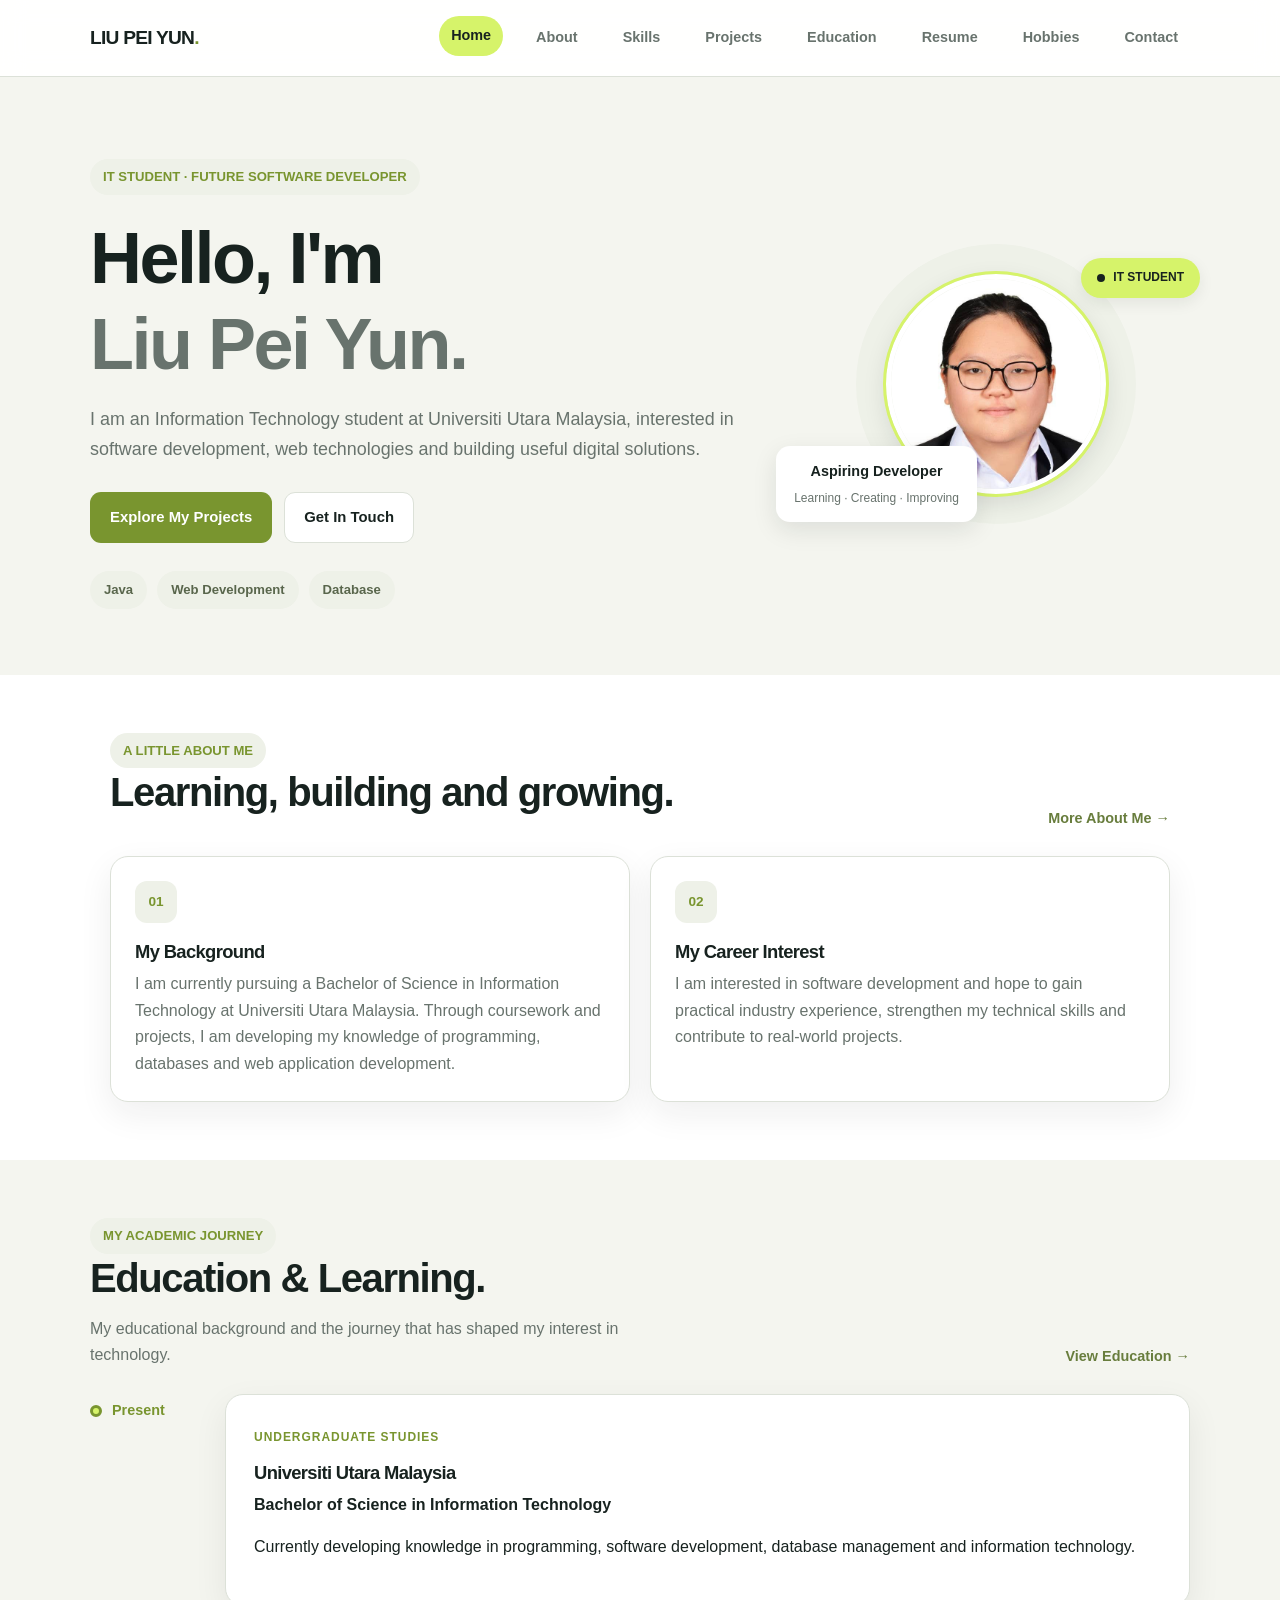
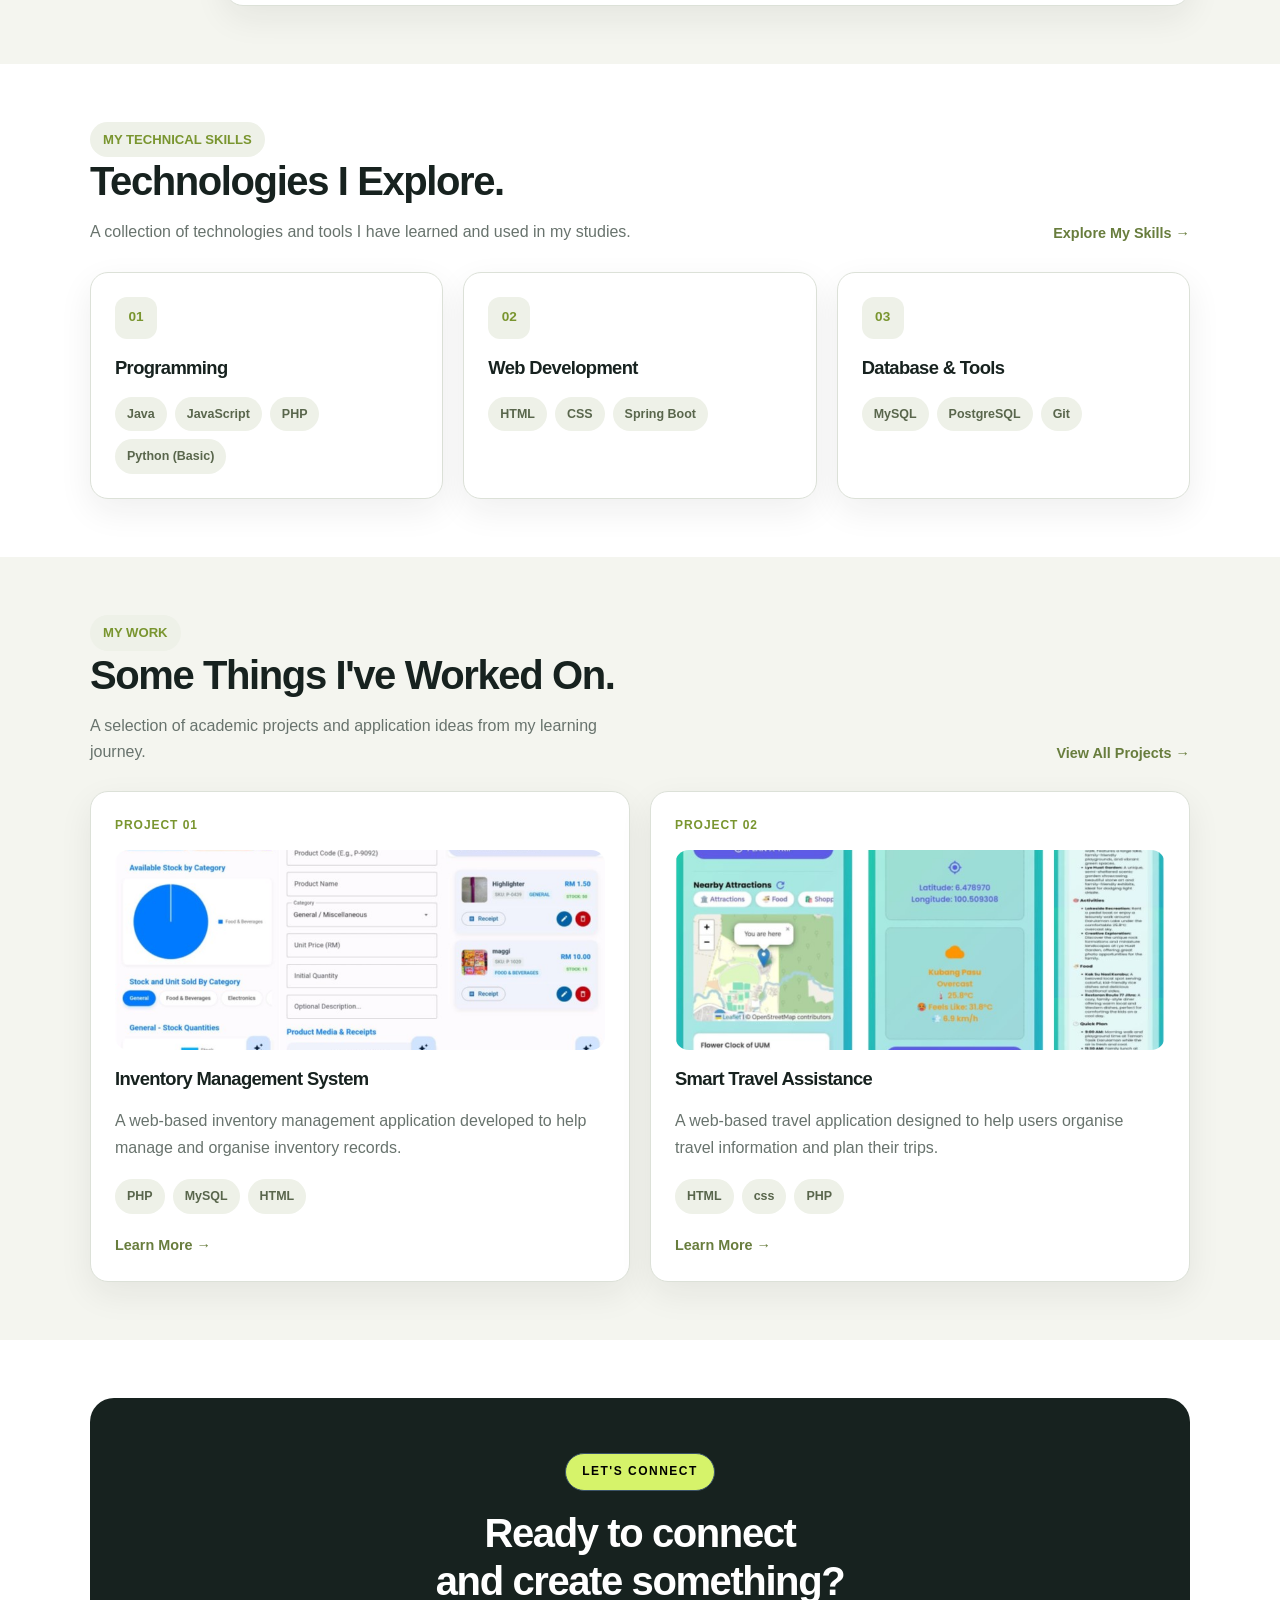
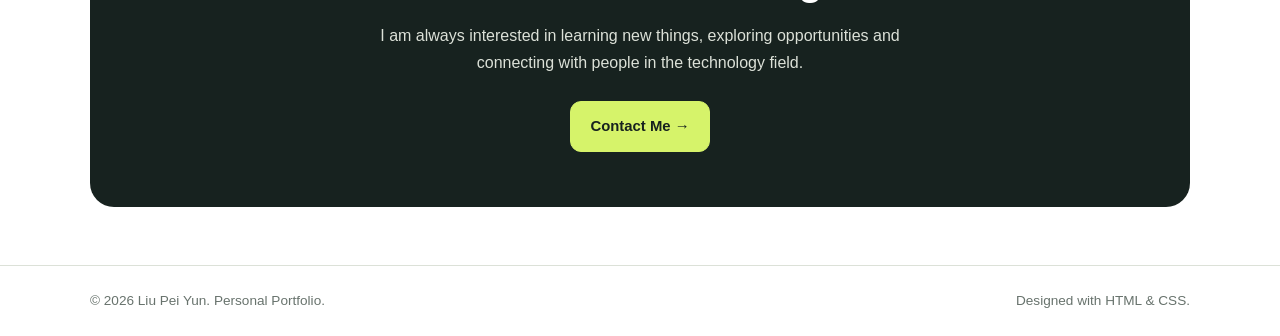
==== commit e7c094a6: "Update Code" ====
--- a/index.html
+++ b/index.html
@@ -260,7 +260,7 @@
               <img src="images/inventoryapp.jpg" alt="Inventory App">
             </div>
 
-            <h3>Iventory Management System</h3>
+            <h3>Inventory Management System</h3>
 
             <p>
               A web-based inventory management application developed to help manage and organise inventory records.
